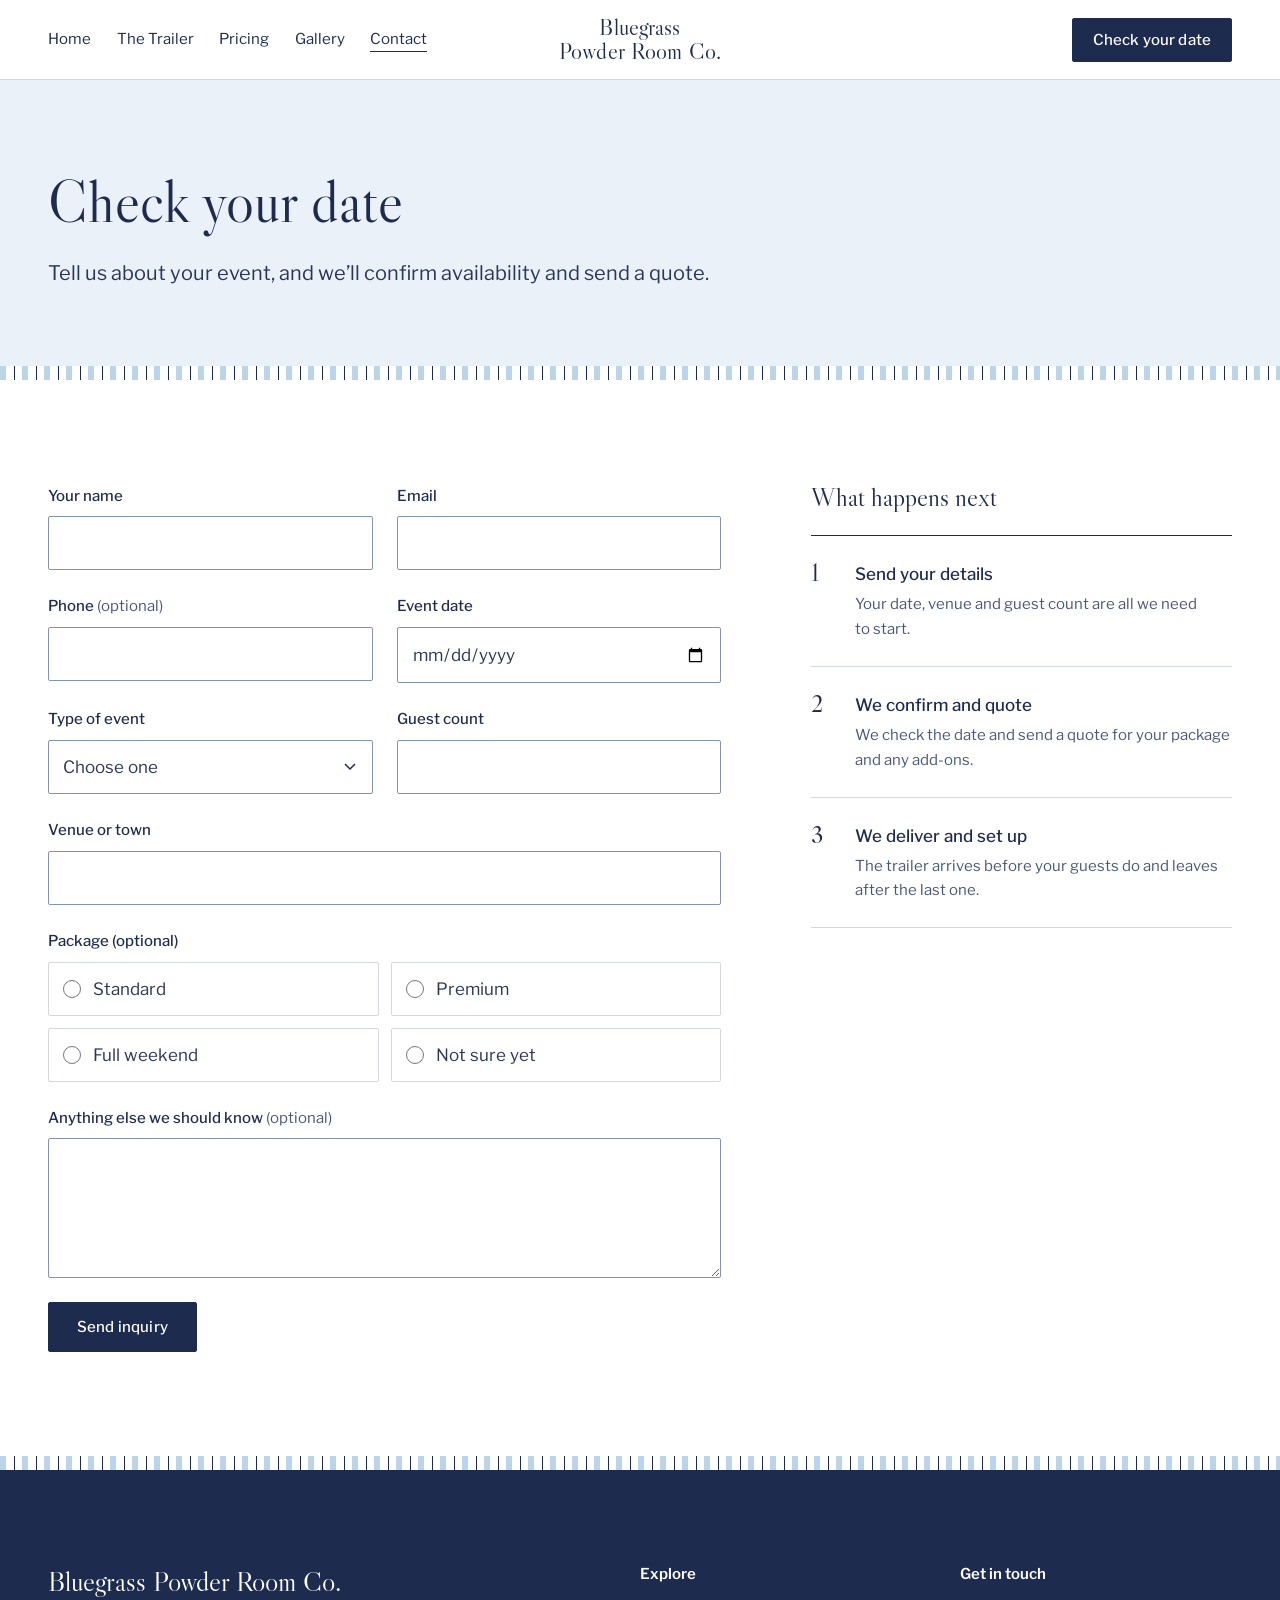
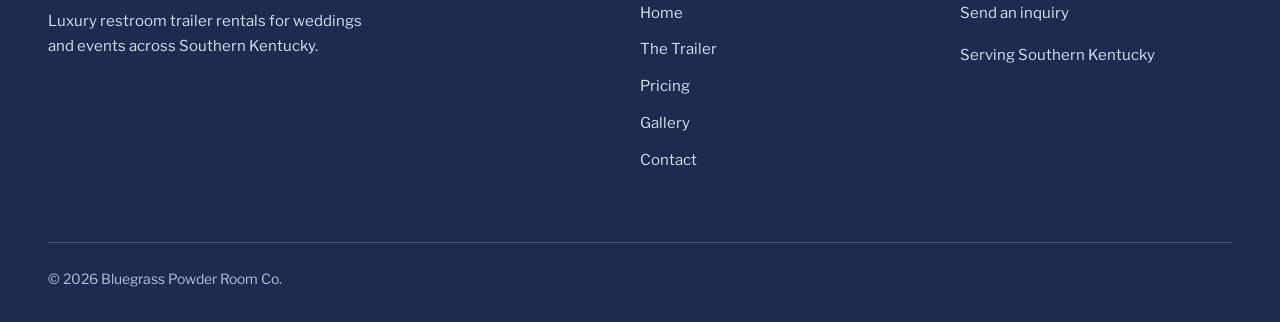
==== contact.html @ cb2ad79f "Add files via upload" ====
<!doctype html>
<html lang="en">
<head>
  <meta charset="utf-8">
  <meta name="viewport" content="width=device-width, initial-scale=1">
  <title>Check Your Date | Bluegrass Powder Room Co.</title>
  <meta name="description" content="Check availability for a luxury restroom trailer at your Southern Kentucky wedding or event. Send your date, venue and guest count.">
  <meta property="og:title" content="Check Your Date | Bluegrass Powder Room Co.">
  <meta property="og:description" content="Check availability for a luxury restroom trailer at your Southern Kentucky wedding or event. Send your date, venue and guest count.">
  <meta property="og:type" content="website">
  <meta name="theme-color" content="#1D2B4F">
  <link rel="icon" href="images/favicon.svg" type="image/svg+xml">
  <link rel="preconnect" href="https://fonts.googleapis.com">
  <link rel="preconnect" href="https://fonts.gstatic.com" crossorigin>
  <link rel="stylesheet" href="https://fonts.googleapis.com/css2?family=Libre+Caslon+Display&family=Libre+Franklin:wght@400;500;600&display=swap">
  <link rel="stylesheet" href="css/styles.css">
  <script>
    /* Enable scroll reveals only when motion is welcome and the browser can run them.
       If site.js hasn't started within 3 seconds, show everything. */
    (function (root) {
      if (window.matchMedia && matchMedia("(prefers-reduced-motion: no-preference)").matches && "IntersectionObserver" in window) {
        root.classList.add("motion-ok");
        setTimeout(function () { if (!window.siteRevealReady) root.classList.remove("motion-ok"); }, 3000);
      }
    })(document.documentElement);
  </script>
  <script src="js/site.js" defer></script>
</head><body>
  <a class="skip-link" href="#main">Skip to content</a>

  <header class="site-header">
    <div class="container site-header__inner">
      <button class="menu-toggle" type="button" aria-expanded="false" aria-controls="site-nav">
        <span class="menu-toggle__icon" aria-hidden="true"><span></span><span></span></span>
        <span class="menu-toggle__label">Menu</span>
      </button>
      <nav class="site-nav" id="site-nav" aria-label="Main">
        <ul class="site-nav__list">
          <li><a class="site-nav__link" href="index.html">Home</a></li>
          <li><a class="site-nav__link" href="trailer.html">The Trailer</a></li>
          <li><a class="site-nav__link" href="pricing.html">Pricing</a></li>
          <li><a class="site-nav__link" href="gallery.html">Gallery</a></li>
          <li><a class="site-nav__link" href="contact.html" aria-current="page">Contact</a></li>
          <li class="site-nav__item--mobile"><a class="btn btn--primary site-nav__cta" href="contact.html">Check your date</a></li>
        </ul>
      </nav>
      <a class="brand" href="index.html" aria-label="Bluegrass Powder Room Co. home">
        <span class="brand__line">Bluegrass</span>
        <span class="brand__line">Powder Room Co.</span>
      </a>
      <a class="btn header-cta" href="contact.html">Check your date</a>
    </div>
  </header>

  <main id="main">
    <section class="page-intro">
      <div class="container">
        <h1>Check your date</h1>
        <p class="lead">Tell us about your event, and we’ll confirm availability and send a quote.</p>
      </div>
    </section>
    <div class="ticking" aria-hidden="true"></div>

    <section class="section">
      <div class="container contact-grid">
        <!-- FORM SETUP: create a free form at formspree.io, then paste its endpoint into data-endpoint
             and action below, e.g. https://formspree.io/f/abcdwxyz. Until then the form validates
             but tells visitors it isn't connected. -->
        <form class="form" data-inquiry-form data-endpoint="" action="" method="post" novalidate aria-labelledby="form-title">
          <h2 id="form-title" class="visually-hidden">Inquiry form</h2>
          <div class="form__row">
              <div class="field">
                <label for="name">Your name</label>
                <input id="name" name="name" type="text" required data-missing="Enter your name." aria-describedby="name-error" autocomplete="name">
                <p class="field__error" id="name-error" hidden></p>
              </div>
              <div class="field">
                <label for="email">Email</label>
                <input id="email" name="email" type="email" required data-missing="Enter your email address." aria-describedby="email-error" autocomplete="email">
                <p class="field__error" id="email-error" hidden></p>
              </div>
          </div>
          <div class="form__row">
              <div class="field">
                <label for="phone">Phone <span class="optional">(optional)</span></label>
                <input id="phone" name="phone" type="tel" aria-describedby="phone-error" autocomplete="tel">
                <p class="field__error" id="phone-error" hidden></p>
              </div>
              <div class="field">
                <label for="event-date">Event date</label>
                <input id="event-date" name="event_date" type="date" required data-missing="Choose your event date." aria-describedby="event-date-error">
                <p class="field__error" id="event-date-error" hidden></p>
              </div>
          </div>
          <div class="form__row">
              <div class="field">
                <label for="event-type">Type of event</label>
                <select id="event-type" name="event_type" required data-missing="Choose a type of event." aria-describedby="event-type-error">
                  <option value="">Choose one</option>
                  <option>Wedding</option>
                  <option>Rehearsal dinner</option>
                  <option>Shower or graduation</option>
                  <option>Derby party</option>
                  <option>Corporate event</option>
                  <option>Church event</option>
                  <option>Family reunion</option>
                  <option>Something else</option>
                </select>
                <p class="field__error" id="event-type-error" hidden></p>
              </div>
              <div class="field">
                <label for="guests">Guest count</label>
                <input id="guests" name="guest_count" type="number" required data-missing="Enter your expected guest count." aria-describedby="guests-error" min="1" inputmode="numeric">
                <p class="field__error" id="guests-error" hidden></p>
              </div>
          </div>
              <div class="field">
                <label for="venue">Venue or town</label>
                <input id="venue" name="venue" type="text" required data-missing="Enter your venue or town." aria-describedby="venue-error">
                <p class="field__error" id="venue-error" hidden></p>
              </div>
          <fieldset class="fieldset">
            <legend>Package <span class="optional">(optional)</span></legend>
            <div class="choices">
              <label class="choice"><input type="radio" name="package" value="standard"> Standard</label>
              <label class="choice"><input type="radio" name="package" value="premium"> Premium</label>
              <label class="choice"><input type="radio" name="package" value="weekend"> Full weekend</label>
              <label class="choice"><input type="radio" name="package" value="unsure"> Not sure yet</label>
            </div>
          </fieldset>
              <div class="field">
                <label for="message">Anything else we should know <span class="optional">(optional)</span></label>
                <textarea id="message" name="message" aria-describedby="message-error"></textarea>
                <p class="field__error" id="message-error" hidden></p>
              </div>
          <input class="honeypot" type="text" name="_gotcha" tabindex="-1" autocomplete="off" aria-hidden="true">
          <div class="form__submit">
            <button class="btn btn--primary" type="submit">Send inquiry</button>
          </div>
          <p class="form-status" role="status" tabindex="-1" hidden></p>
        </form>

        <aside class="next-steps" data-reveal aria-labelledby="next-title">
          <h2 id="next-title">What happens next</h2>
          <ol class="steps">
            <li><div><strong>Send your details</strong><p>Your date, venue and guest count are all we need to start.</p></div></li>
            <li><div><strong>We confirm and quote</strong><p>We check the date and send a quote for your package and any add-ons.</p></div></li>
            <li><div><strong>We deliver and set up</strong><p>The trailer arrives before your guests do and leaves after the last one.</p></div></li>
          </ol>
          <!-- CONTACT DETAILS: once confirmed, add a line here such as
          <p style="margin-top:24px">Prefer to talk? Call <a class="text-link" href="tel:+1XXXXXXXXXX">(XXX) XXX-XXXX</a>.</p> -->
        </aside>
      </div>
    </section>
  </main>

  <div class="ticking" aria-hidden="true"></div>
  <footer class="site-footer">
    <div class="container">
      <div class="site-footer__grid" data-reveal>
        <div>
          <p class="footer-brand">Bluegrass Powder Room Co.</p>
          <p class="footer-tagline">Luxury restroom trailer rentals for weddings and events across Southern Kentucky.</p>
        </div>
        <nav aria-label="Footer">
          <h2 class="footer-heading">Explore</h2>
          <ul class="footer-links">
            <li><a href="index.html">Home</a></li>
            <li><a href="trailer.html">The Trailer</a></li>
            <li><a href="pricing.html">Pricing</a></li>
            <li><a href="gallery.html">Gallery</a></li>
            <li><a href="contact.html">Contact</a></li>
          </ul>
        </nav>
        <div>
          <h2 class="footer-heading">Get in touch</h2>
          <ul class="footer-links">
            <li><a href="contact.html">Send an inquiry</a></li>
            <!-- CONTACT DETAILS: add once confirmed by the owner, for example:
            <li><a href="tel:+1XXXXXXXXXX">(XXX) XXX-XXXX</a></li>
            <li><a href="mailto:name@yourdomain.com">name@yourdomain.com</a></li>
            SOCIAL: add only for profiles that exist, for example:
            <li><a href="https://www.instagram.com/yourhandle">Instagram</a></li>
            -->
          </ul>
          <p class="footer-area">Serving Southern Kentucky</p>
        </div>
      </div>
      <p class="site-footer__base">&copy; 2026 Bluegrass Powder Room Co.</p>
    </div>
  </footer>
</body>
</html>
---- css/styles.css ----
/* ==========================================================================
   Bluegrass Powder Room Co.
   One stylesheet shared by every page.
   ========================================================================== */

/* ---------- Tokens ---------- */
:root {
  /* Brand colors */
  --powder: #BCD4E8;
  --navy: #1D2B4F;
  --navy-deep: #141F3B;
  --mist: #EAF1F8;
  --white: #FFFFFF;
  --ink: #2B3756;
  --muted: #4A5878;
  --on-navy: #D5E1EE;
  --rule: rgba(29, 43, 79, 0.18);
  --error: #A3242F;
  --error-bg: #FBEFF0;

  /* Type */
  --font-display: "Libre Caslon Display", "Libre Caslon Text", Georgia, "Times New Roman", serif;
  --font-body: "Libre Franklin", "Helvetica Neue", Arial, sans-serif;
  --fs-hero: clamp(2.5rem, 1.55rem + 2.7vw, 4.25rem);
  --fs-h1: clamp(2.5rem, 1.9rem + 2.2vw, 3.75rem);
  --fs-h2: clamp(2rem, 1.6rem + 1.6vw, 3rem);
  --fs-h3: clamp(1.375rem, 1.25rem + 0.45vw, 1.625rem);
  --fs-price: clamp(2.5rem, 2.1rem + 1.4vw, 3.25rem);
  --fs-lead: clamp(1.125rem, 1.06rem + 0.3vw, 1.25rem);
  --fs-body: 1.0625rem;
  --fs-small: 0.9375rem;
  --fs-caption: 0.875rem;

  /* Spacing (4px base) */
  --sp-1: 4px;
  --sp-2: 8px;
  --sp-3: 12px;
  --sp-4: 16px;
  --sp-5: 24px;
  --sp-6: 32px;
  --sp-7: 48px;
  --sp-8: 64px;
  --sp-9: 96px;
  --section-y: clamp(64px, 40px + 5vw, 128px);

  /* Layout */
  --container: 1200px;
  --gutter: clamp(16px, 4vw, 48px);
  --header-h: 64px;
  --btn-h: 50px;

  /* Motion */
  --dur-fast: 160ms;
  --dur-base: 280ms;
  --dur-reveal: 640ms;
  --ease-std: cubic-bezier(0.4, 0, 0.2, 1);
  --ease-out: cubic-bezier(0.22, 1, 0.36, 1);
  --rise: 14px;
  --ease: var(--dur-fast) var(--ease-std);
}

@media (min-width: 1024px) {
  :root { --header-h: 80px; }
}

/* ---------- Base ---------- */
*, *::before, *::after { box-sizing: border-box; }

html {
  -webkit-text-size-adjust: 100%;
  scroll-padding-top: calc(var(--header-h) + var(--sp-5));
}

@media (prefers-reduced-motion: no-preference) {
  html { scroll-behavior: smooth; }
}

body {
  margin: 0;
  font-family: var(--font-body);
  font-size: var(--fs-body);
  font-weight: 400;
  line-height: 1.65;
  color: var(--ink);
  background: var(--white);
  -webkit-font-smoothing: antialiased;
  overflow-x: clip;
}

img, svg { display: block; max-width: 100%; }
img { height: auto; }

h1, h2, h3 {
  margin: 0;
  font-family: var(--font-display);
  font-weight: 400;
  line-height: 1.08;
  color: var(--navy);
  text-wrap: balance;
}

p { margin: 0; text-wrap: pretty; }
ul, ol { margin: 0; padding: 0; list-style: none; }
a { color: inherit; }

:focus-visible {
  outline: 2px solid var(--focus, var(--navy));
  outline-offset: 3px;
}

.on-dark { --focus: var(--white); color: var(--white); }
.on-dark h1, .on-dark h2 { color: var(--white); }

.visually-hidden {
  position: absolute !important;
  width: 1px; height: 1px;
  overflow: hidden;
  clip: rect(0 0 0 0);
  white-space: nowrap;
}

.skip-link {
  position: absolute;
  left: var(--gutter);
  top: -100px;
  z-index: 100;
  padding: var(--sp-3) var(--sp-4);
  background: var(--navy);
  color: var(--white);
  font-weight: 500;
  text-decoration: none;
}
.skip-link:focus { top: var(--sp-3); }

/* ---------- Layout ---------- */
.container {
  width: 100%;
  max-width: calc(var(--container) + 2 * var(--gutter));
  margin-inline: auto;
  padding-inline: var(--gutter);
}

.section { padding-block: var(--section-y); }
.section--mist { background: var(--mist); }
.section--flush-top { padding-top: 0; }

.section-head {
  display: grid;
  gap: var(--sp-4);
  margin-bottom: var(--sp-7);
}
.section-head h2 { font-size: var(--fs-h2); max-width: 18ch; }
.section-head p { max-width: 52ch; }

.lead {
  font-size: var(--fs-lead);
  line-height: 1.6;
  max-width: 48ch;
}

.ticking {
  height: 14px;
  background: repeating-linear-gradient(
    90deg,
    var(--powder) 0 6px,
    var(--white) 6px 14px,
    var(--navy) 14px 15px,
    var(--white) 15px 22px
  );
}

/* ---------- Buttons and links ---------- */
.btn {
  display: inline-flex;
  align-items: center;
  justify-content: center;
  min-height: var(--btn-h);
  padding: 0 28px;
  border: 1px solid transparent;
  border-radius: 2px;
  font: 500 var(--fs-small)/1.2 var(--font-body);
  letter-spacing: 0.01em;
  text-align: center;
  text-decoration: none;
  cursor: pointer;
  transition:
    background-color var(--ease),
    color var(--ease),
    border-color var(--ease),
    transform var(--dur-base) var(--ease-out);
}
@media (hover: hover) {
  .btn--primary:hover, .btn--light:hover { transform: translateY(-1px); }
}
.btn:active { transform: translateY(0); transition-duration: 60ms; }
.btn[disabled] { opacity: 0.6; cursor: not-allowed; transform: none; }

.btn--primary { background: var(--navy); color: var(--white); border-color: var(--navy); }
.btn--primary:hover { background: var(--navy-deep); border-color: var(--navy-deep); }

.btn--light { background: var(--powder); color: var(--navy); border-color: var(--powder); }
.btn--light:hover { background: var(--white); border-color: var(--white); }

.btn--outline { background: transparent; color: var(--navy); border-color: currentColor; }
.btn--outline:hover { background: var(--navy); color: var(--white); border-color: var(--navy); }
.on-dark .btn--outline { color: var(--white); }
.on-dark .btn--outline:hover { background: var(--white); color: var(--navy); border-color: var(--white); }

.btn-row { display: flex; flex-wrap: wrap; gap: var(--sp-3); }

.text-link {
  font-weight: 500;
  color: var(--navy);
  text-decoration: none;
  padding-bottom: 3px;
  background: linear-gradient(currentColor, currentColor) 0 100% / 100% 1px no-repeat;
  transition: background-size var(--dur-base) var(--ease-out), color var(--ease);
}
.text-link:hover { background-size: 100% 2px; }

/* Underline that draws in from the left on hover; used by nav and footer links */
.site-nav__link, .footer-links a { position: relative; }
.site-nav__link::after, .footer-links a::after {
  content: "";
  position: absolute;
  left: 0;
  right: 0;
  bottom: var(--underline-y, 10px);
  height: 1px;
  background: currentColor;
  transform: scaleX(0);
  transform-origin: right;
  transition: transform var(--dur-base) var(--ease-out);
}
.site-nav__link:hover::after, .footer-links a:hover::after {
  transform: scaleX(1);
  transform-origin: left;
}
.site-nav__link[aria-current="page"]::after { transform: scaleX(1); }

/* ---------- Header ---------- */
.site-header {
  position: fixed;
  inset: 0 0 auto;
  z-index: 50;
  height: var(--header-h);
  background: var(--white);
  color: var(--navy);
  border-bottom: 1px solid var(--rule);
  transition:
    background-color var(--dur-base) var(--ease-std),
    color var(--dur-base) var(--ease-std),
    border-color var(--dur-base) var(--ease-std);
}

/* Home page: transparent over the hero photo until the visitor scrolls */
.site-header--overlay:not(.is-scrolled):not(.is-open) {
  background: transparent;
  color: var(--white);
  border-bottom-color: transparent;
  --focus: var(--white);
}

.site-header__inner {
  height: 100%;
  display: grid;
  /* Equal side columns keep the brand centered on the viewport */
  grid-template-columns: 1fr auto 1fr;
  align-items: center;
  gap: var(--sp-4);
}

.brand {
  grid-column: 2;
  grid-row: 1;
  display: block;
  text-align: center;
  text-decoration: none;
  font-family: var(--font-display);
  font-size: 1.1875rem;
  line-height: 1.02;
  letter-spacing: 0.005em;
  white-space: nowrap;
}
.brand__line { display: block; }
@media (min-width: 1024px) {
  .brand { font-size: 1.4375rem; }
}

.site-nav { grid-column: 1; grid-row: 1; justify-self: start; }
.site-nav__list { display: flex; align-items: center; gap: clamp(18px, 2vw, 28px); }
.site-nav__link {
  display: inline-flex;
  align-items: center;
  min-height: 44px;
  font-size: var(--fs-small);
  text-decoration: none;
}
.site-nav__item--mobile { display: none; }

.header-cta {
  grid-column: 3;
  grid-row: 1;
  justify-self: end;
  min-height: 44px;
  padding: 0 20px;
  background: var(--navy);
  color: var(--white);
  border-color: var(--navy);
}
.header-cta:hover { background: var(--navy-deep); border-color: var(--navy-deep); }
.header-cta { transition: background-color var(--dur-base) var(--ease-std), color var(--dur-base) var(--ease-std), border-color var(--dur-base) var(--ease-std), transform var(--dur-base) var(--ease-out); }
.site-header--overlay:not(.is-scrolled):not(.is-open) .header-cta {
  background: transparent;
  color: var(--white);
  border-color: rgba(255, 255, 255, 0.85);
}
.site-header--overlay:not(.is-scrolled):not(.is-open) .header-cta:hover {
  background: var(--white);
  color: var(--navy);
}

.menu-toggle { display: none; }

@media (max-width: 1023px) {
  .menu-toggle {
    grid-column: 1;
    grid-row: 1;
    justify-self: start;
    display: inline-flex;
    align-items: center;
    gap: var(--sp-3);
    min-height: 44px;
    min-width: 44px;
    padding: 0 var(--sp-2) 0 0;
    border: 0;
    background: none;
    color: inherit;
    font: 500 var(--fs-small)/1 var(--font-body);
    cursor: pointer;
  }
  .menu-toggle__icon { position: relative; width: 22px; height: 12px; }
  .menu-toggle__icon span {
    position: absolute;
    left: 0;
    width: 100%;
    height: 1.5px;
    background: currentColor;
    transition: transform var(--ease), top var(--ease);
  }
  .menu-toggle__icon span:first-child { top: 0; }
  .menu-toggle__icon span:last-child { top: 10px; }
  .is-open .menu-toggle__icon span:first-child { top: 5px; transform: rotate(45deg); }
  .is-open .menu-toggle__icon span:last-child { top: 5px; transform: rotate(-45deg); }

  .site-nav {
    visibility: hidden;
    opacity: 0;
    transform: translateY(-8px);
    transition:
      opacity var(--dur-fast) var(--ease-std),
      transform var(--dur-fast) var(--ease-std),
      visibility 0s linear var(--dur-fast);
    justify-self: stretch;
    position: absolute;
    top: 100%;
    left: 0;
    right: 0;
    max-height: calc(100vh - var(--header-h));
    max-height: calc(100dvh - var(--header-h));
    overflow-y: auto;
    background: var(--white);
    color: var(--navy);
    border-bottom: 1px solid var(--rule);
    box-shadow: 0 24px 40px -32px rgba(20, 31, 59, 0.45);
  }
  .is-open .site-nav {
    visibility: visible;
    opacity: 1;
    transform: none;
    transition:
      opacity var(--dur-base) var(--ease-out),
      transform var(--dur-base) var(--ease-out),
      visibility 0s;
  }
  .site-nav__list {
    flex-direction: column;
    align-items: stretch;
    gap: 0;
    padding: var(--sp-2) var(--gutter) var(--sp-6);
  }
  .site-nav__item--mobile { display: block; }
  .site-nav__link {
    display: flex;
    min-height: 56px;
    font-size: var(--fs-body);
    border-bottom: 1px solid var(--rule);
  }
  .site-nav__cta { width: 100%; margin-top: var(--sp-5); }
  .site-nav__link::after { display: none; }
  .site-nav__link[aria-current="page"] { text-decoration: underline; text-underline-offset: 6px; text-decoration-thickness: 1px; }
}

@media (max-width: 399px) {
  /* Icon only on the narrowest phones so the brand stays centered; the label remains for screen readers */
  .menu-toggle__label { position: absolute; width: 1px; height: 1px; overflow: hidden; clip: rect(0 0 0 0); white-space: nowrap; }
}

@media (max-width: 559px) {
  .header-cta { display: none; }
  .brand { font-size: 1.0625rem; }
}

/* ---------- Hero (home) ---------- */
.hero {
  position: relative;
  isolation: isolate;
  display: flex;
  align-items: flex-end;
  min-height: 600px;
  height: 92vh;
  height: 92svh;
  max-height: 960px;
  overflow: hidden;
  background: var(--navy);
}

.hero__media { position: absolute; inset: 0; z-index: -2; }
.hero__media img {
  width: 100%;
  height: 100%;
  object-fit: cover;
  object-position: 100% 50%;
}

/* Shade only where the text sits: a soft band under the header and a wash on the left */
.hero::before {
  content: "";
  position: absolute;
  inset: 0;
  z-index: -1;
  background:
    linear-gradient(180deg, rgba(20, 31, 59, 0.42) 0, rgba(20, 31, 59, 0) 180px),
    linear-gradient(90deg, rgba(20, 31, 59, 0.62) 0, rgba(20, 31, 59, 0.38) 30%, rgba(20, 31, 59, 0) 56%),
    linear-gradient(0deg, rgba(20, 31, 59, 0.3) 0, rgba(20, 31, 59, 0) 30%);
}

.hero__content { padding-block: calc(var(--header-h) + var(--sp-8)) clamp(48px, 9vh, 104px); }
.hero__title { font-size: var(--fs-hero); line-height: 1.02; max-width: 11.5ch; }
.hero__text { margin-top: var(--sp-5); font-size: var(--fs-lead); line-height: 1.55; max-width: 34ch; }
.hero .btn-row { margin-top: var(--sp-6); }

@media (max-width: 1023px) {
  .hero__media img { object-position: 80% 50%; }
  .hero::before {
    background:
      linear-gradient(180deg, rgba(20, 31, 59, 0.45) 0, rgba(20, 31, 59, 0) 140px),
      linear-gradient(0deg, rgba(20, 31, 59, 0.82) 0, rgba(20, 31, 59, 0.5) 38%, rgba(20, 31, 59, 0) 66%);
  }
}

@media (max-width: 599px) {
  .hero { height: 100vh; height: 100svh; min-height: 560px; max-height: 860px; }
  .hero__media img { object-position: 74% 50%; }
  .hero__title { max-width: 12ch; }
  .hero .btn-row .btn { flex: 1 1 auto; }
}

/* ---------- Page intro (inner pages) ---------- */
.page-intro {
  padding-top: calc(var(--header-h) + clamp(56px, 7vw, 112px));
  padding-bottom: clamp(48px, 6vw, 88px);
  background: var(--mist);
}
.page-intro h1 { font-size: var(--fs-h1); max-width: 16ch; }
.page-intro .lead { margin-top: var(--sp-5); }

/* ---------- Features ---------- */
.features {
  display: grid;
  grid-template-columns: repeat(4, minmax(0, 1fr));
  gap: var(--sp-7) var(--sp-6);
}
.feature { border-top: 1px solid var(--navy); padding-top: var(--sp-5); }
.feature__icon {
  width: 32px;
  height: 32px;
  margin-bottom: var(--sp-5);
  fill: none;
  stroke: var(--navy);
  stroke-width: 1.5;
  stroke-linecap: round;
  stroke-linejoin: round;
}
.feature__title { font-size: var(--fs-h3); line-height: 1.15; }
.feature__text { margin-top: var(--sp-3); font-size: var(--fs-small); color: var(--muted); max-width: 32ch; }

/* Subgrid keeps icons, titles and descriptions on shared rows even when a title wraps */
@supports (grid-template-rows: subgrid) {
  .feature { display: grid; grid-row: span 3; grid-template-rows: subgrid; row-gap: 0; }
}
@media (max-width: 1023px) {
  .features { grid-template-columns: repeat(2, minmax(0, 1fr)); }
}
@media (max-width: 599px) {
  .features { grid-template-columns: 1fr; gap: var(--sp-6); }
}

/* ---------- Split: image beside navy text ---------- */
.split {
  display: grid;
  grid-template-columns: minmax(0, 1.15fr) minmax(0, 1fr);
  background: var(--navy);
}
.split__media { position: relative; min-height: 560px; background: var(--mist); }
.split__media img {
  position: absolute;
  inset: 0;
  width: 100%;
  height: 100%;
  object-fit: cover;
}
.split__body {
  display: flex;
  flex-direction: column;
  justify-content: center;
  align-items: flex-start;
  padding: var(--section-y) clamp(24px, 6vw, 96px);
}
.split__body h2 { font-size: var(--fs-h2); max-width: 14ch; }
.split__body p { margin-top: var(--sp-5); color: var(--on-navy); max-width: 42ch; }
.split__body .text-link { margin-top: var(--sp-6); color: var(--powder); }

@media (max-width: 859px) {
  .split { grid-template-columns: 1fr; }
  .split__media { min-height: 0; aspect-ratio: 4 / 3; }
  .split__body { padding: var(--sp-8) var(--gutter); }
}

/* ---------- Pricing plans ---------- */
.plans {
  display: grid;
  grid-template-columns: repeat(3, minmax(0, 1fr));
  border-top: 1px solid var(--navy);
}
.plan {
  display: flex;
  flex-direction: column;
  padding: var(--sp-6) var(--sp-6) 0 0;
}
.plan + .plan { padding-left: var(--sp-6); border-left: 1px solid var(--rule); }
.plan__name { font-size: var(--fs-h3); }
.plan__price {
  display: flex;
  align-items: flex-end;
  min-height: calc(var(--fs-price) * 1.05);
  margin-top: var(--sp-4);
  font-family: var(--font-display);
  font-size: var(--fs-price);
  line-height: 1;
  color: var(--navy);
}
.plan__price--quote { font-size: var(--fs-h3); line-height: 1.2; }
.plan__terms { margin-top: var(--sp-2); font-size: var(--fs-small); color: var(--muted); }
.plan__list {
  display: grid;
  gap: var(--sp-2);
  margin-top: var(--sp-5);
  padding-top: var(--sp-5);
  border-top: 1px solid var(--rule);
  font-size: var(--fs-small);
}
.plan__list li { position: relative; padding-left: 22px; }
.plan__list li::before {
  content: "";
  position: absolute;
  left: 0;
  top: 0.8em;
  width: 10px;
  height: 1px;
  background: var(--navy);
}
.plan__cta { margin-top: auto; padding-top: var(--sp-6); }
.plan__cta .btn { width: 100%; }

.plans-note { margin-top: var(--sp-7); display: flex; flex-wrap: wrap; gap: var(--sp-3) var(--sp-6); align-items: baseline; justify-content: space-between; }
.plans-note p { font-size: var(--fs-small); color: var(--muted); max-width: 56ch; }

@media (max-width: 859px) {
  .plans { grid-template-columns: 1fr; }
  .plan { padding: var(--sp-6) 0 var(--sp-7); }
  .plan + .plan { padding-left: 0; border-left: 0; border-top: 1px solid var(--rule); }
  .plan__cta .btn { width: auto; }
}

/* ---------- Events ---------- */
.events {
  display: grid;
  grid-template-columns: minmax(0, 1fr) minmax(0, 1fr);
  gap: var(--sp-8);
  align-items: start;
}
.events h2 { font-size: var(--fs-h2); max-width: 14ch; }
.events p { margin-top: var(--sp-5); max-width: 42ch; }
.event-list { border-top: 1px solid var(--navy); }
.event-list li {
  padding-block: var(--sp-4);
  border-bottom: 1px solid var(--rule);
  font-family: var(--font-display);
  font-size: clamp(1.375rem, 1.2rem + 0.6vw, 1.75rem);
  line-height: 1.2;
  color: var(--navy);
}
@media (max-width: 859px) {
  .events { grid-template-columns: 1fr; gap: var(--sp-7); }
}

/* ---------- Detail list (trailer + pricing pages) ---------- */
.details { border-top: 1px solid var(--navy); }
.detail {
  display: grid;
  grid-template-columns: minmax(0, 1fr) minmax(0, 1.5fr);
  gap: var(--sp-3) var(--sp-7);
  padding-block: var(--sp-7);
  border-bottom: 1px solid var(--rule);
}
.detail h2, .detail h3 { font-size: var(--fs-h3); line-height: 1.15; max-width: 18ch; }
.detail p { max-width: 52ch; }
@media (max-width: 767px) {
  .detail { grid-template-columns: 1fr; padding-block: var(--sp-6); }
}

/* ---------- Wide photo ---------- */
.wide-photo { margin: 0; overflow: hidden; }
.wide-photo img, .gallery-grid img { transition: transform 480ms var(--ease-out); }
.gallery-grid > * { overflow: hidden; }
@media (hover: hover) {
  .wide-photo:hover img, .gallery-grid > *:hover img { transform: scale(1.025); }
}
.wide-photo img {
  width: 100%;
  aspect-ratio: 16 / 8;
  object-fit: cover;
  object-position: 72% 55%;
}
@media (max-width: 767px) {
  .wide-photo img { aspect-ratio: 4 / 3; object-position: 76% 50%; }
}

/* ---------- Gallery ---------- */
.gallery-grid {
  display: grid;
  grid-template-columns: repeat(3, minmax(0, 1fr));
  gap: var(--sp-4);
}
.gallery-grid img { width: 100%; aspect-ratio: 4 / 5; object-fit: cover; }
@media (max-width: 767px) { .gallery-grid { grid-template-columns: repeat(2, minmax(0, 1fr)); } }

.empty-state { display: grid; gap: var(--sp-5); justify-items: start; }
.empty-state h2 { font-size: var(--fs-h2); max-width: 18ch; }
.empty-state p { max-width: 50ch; }

/* ---------- Closing CTA ---------- */
.closer { background: var(--powder); text-align: center; }
.closer h2 { font-size: clamp(2.25rem, 1.6rem + 2.4vw, 3.75rem); margin-inline: auto; max-width: 16ch; }
.closer p { margin: var(--sp-4) auto 0; max-width: 44ch; color: var(--navy); }
.closer .btn { margin-top: var(--sp-6); }

/* ---------- Contact ---------- */
.contact-grid {
  display: grid;
  grid-template-columns: minmax(0, 1.6fr) minmax(0, 1fr);
  gap: clamp(48px, 7vw, 112px);
  align-items: start;
}

.form { display: grid; gap: var(--sp-5); }
.form__row { display: grid; grid-template-columns: repeat(2, minmax(0, 1fr)); gap: var(--sp-5); }
.field { display: grid; gap: var(--sp-2); align-content: start; }
.field label, .fieldset legend { font-size: var(--fs-small); font-weight: 500; color: var(--navy); }
.field .optional { font-weight: 400; color: var(--muted); }

.form input:not([type="radio"]),
.form select,
.form textarea {
  width: 100%;
  min-height: 52px;
  padding: 12px 14px;
  border: 1px solid #8494AF;
  border-radius: 2px;
  background: var(--white);
  color: var(--ink);
  font: inherit;
}
.form select {
  appearance: none;
  padding-right: 40px;
  background-image: url("data:image/svg+xml,%3Csvg xmlns='http://www.w3.org/2000/svg' width='12' height='8' viewBox='0 0 12 8'%3E%3Cpath d='M1 1l5 5 5-5' fill='none' stroke='%231D2B4F' stroke-width='1.5'/%3E%3C/svg%3E");
  background-repeat: no-repeat;
  background-position: right 16px center;
}
.form textarea { min-height: 140px; resize: vertical; }
.form input:not([type="radio"]), .form select, .form textarea { transition: border-color var(--ease), box-shadow var(--ease); }
.form input:not([type="radio"]):hover, .form select:hover, .form textarea:hover { border-color: var(--navy); }
.form [aria-invalid="true"] { border-color: var(--error); box-shadow: inset 0 0 0 1px var(--error); }
.field__error { font-size: var(--fs-caption); color: var(--error); font-weight: 500; }

.fieldset { margin: 0; padding: 0; border: 0; min-width: 0; }
.fieldset legend { padding: 0; margin-bottom: var(--sp-2); }
.choices { display: grid; grid-template-columns: repeat(2, minmax(0, 1fr)); gap: var(--sp-3); }
.choice {
  display: flex;
  align-items: center;
  gap: var(--sp-3);
  min-height: 52px;
  padding: 12px 14px;
  border: 1px solid var(--rule);
  border-radius: 2px;
  cursor: pointer;
  transition: border-color var(--ease), background-color var(--ease);
}
.choice:hover { border-color: var(--navy); }
.choice input { width: 18px; height: 18px; margin: 0; accent-color: var(--navy); flex: none; }
.choice:has(input:checked) { border-color: var(--navy); background: var(--mist); }
.choice:has(input:focus-visible) { outline: 2px solid var(--navy); outline-offset: 2px; }

.honeypot { display: none; }

.form__submit { display: flex; flex-wrap: wrap; align-items: center; gap: var(--sp-4); }

.form-status {
  padding: var(--sp-4) var(--sp-5);
  border-left: 3px solid var(--navy);
  background: var(--mist);
  color: var(--navy);
  font-weight: 500;
}
.form-status { animation: fade-rise var(--dur-base) var(--ease-out); }
.form-status--error { border-left-color: var(--error); background: var(--error-bg); color: var(--error); }
.form-status:focus { outline: none; }

.next-steps h2 { font-size: var(--fs-h3); }
.steps { counter-reset: step; margin-top: var(--sp-5); border-top: 1px solid var(--navy); }
.steps li {
  counter-increment: step;
  display: grid;
  grid-template-columns: 2rem 1fr;
  gap: var(--sp-3);
  padding-block: var(--sp-5);
  border-bottom: 1px solid var(--rule);
}
.steps li::before {
  content: counter(step);
  font-family: var(--font-display);
  font-size: 1.5rem;
  line-height: 1.1;
  color: var(--navy);
}
.steps strong { display: block; color: var(--navy); font-weight: 500; }
.steps p { margin-top: var(--sp-1); font-size: var(--fs-small); color: var(--muted); }

@media (max-width: 859px) {
  .contact-grid { grid-template-columns: 1fr; }
}
@media (max-width: 559px) {
  .form__row, .choices { grid-template-columns: 1fr; }
  .form__submit .btn { width: 100%; }
}

/* ---------- Footer ---------- */
.site-footer {
  padding-block: var(--sp-9) var(--sp-6);
  background: var(--navy);
  color: var(--on-navy);
  font-size: var(--fs-small);
  --focus: var(--white);
}
.site-footer__grid {
  display: grid;
  grid-template-columns: minmax(0, 2fr) minmax(0, 1fr) minmax(0, 1fr);
  gap: var(--sp-7);
}
.footer-brand { font-family: var(--font-display); font-size: 1.75rem; line-height: 1.1; color: var(--white); }
.footer-tagline { margin-top: var(--sp-3); max-width: 34ch; }
.footer-heading {
  margin-bottom: var(--sp-3);
  font-family: var(--font-body);
  font-size: var(--fs-small);
  font-weight: 600;
  color: var(--white);
}
.footer-links a {
  --underline-y: 4px;
  display: inline-block;
  padding-block: 6px;
  text-decoration: none;
}
.footer-area { margin-top: var(--sp-3); }
.site-footer__base {
  margin-top: var(--sp-8);
  padding-top: var(--sp-5);
  border-top: 1px solid rgba(188, 212, 232, 0.25);
  font-size: var(--fs-caption);
  color: #AFC2D8;
}
@media (max-width: 767px) {
  .site-footer { padding-top: var(--sp-8); }
  .site-footer__grid { grid-template-columns: 1fr 1fr; }
  .site-footer__grid > :first-child { grid-column: 1 / -1; }
}

/* ---------- Motion ---------- */
@keyframes fade-rise {
  from { opacity: 0; transform: translateY(var(--rise)); }
  to { opacity: 1; transform: none; }
}

@media (prefers-reduced-motion: no-preference) {
  /* One orchestrated entrance per page: the hero copy, or the inner-page title */
  .hero__title, .hero__text, .hero .btn-row,
  .page-intro h1, .page-intro .lead {
    animation: fade-rise var(--dur-reveal) var(--ease-out) both;
  }
  .hero__title { animation-delay: 120ms; }
  .hero__text { animation-delay: 220ms; }
  .hero .btn-row { animation-delay: 320ms; }
  .page-intro h1 { animation-delay: 60ms; }
  .page-intro .lead { animation-delay: 150ms; }

  /* Crossfade between pages where the browser supports cross-document view transitions */
  @view-transition { navigation: auto; }
  ::view-transition-old(root),
  ::view-transition-new(root) {
    animation-duration: 200ms;
    animation-timing-function: ease;
  }
}

/* Scroll reveals. .motion-ok is only added when JavaScript, IntersectionObserver and
   motion are all available, and is removed again if site.js fails to start, so content
   can never stay hidden. */
.motion-ok [data-reveal] {
  opacity: 0;
  transform: translateY(var(--rise));
}
.motion-ok [data-reveal].is-visible {
  opacity: 1;
  transform: none;
  transition:
    opacity var(--dur-reveal) var(--ease-out) var(--reveal-delay, 0ms),
    transform var(--dur-reveal) var(--ease-out) var(--reveal-delay, 0ms);
}

@media (prefers-reduced-motion: reduce) {
  *, *::before, *::after {
    transition: none !important;
    animation: none !important;
  }
}
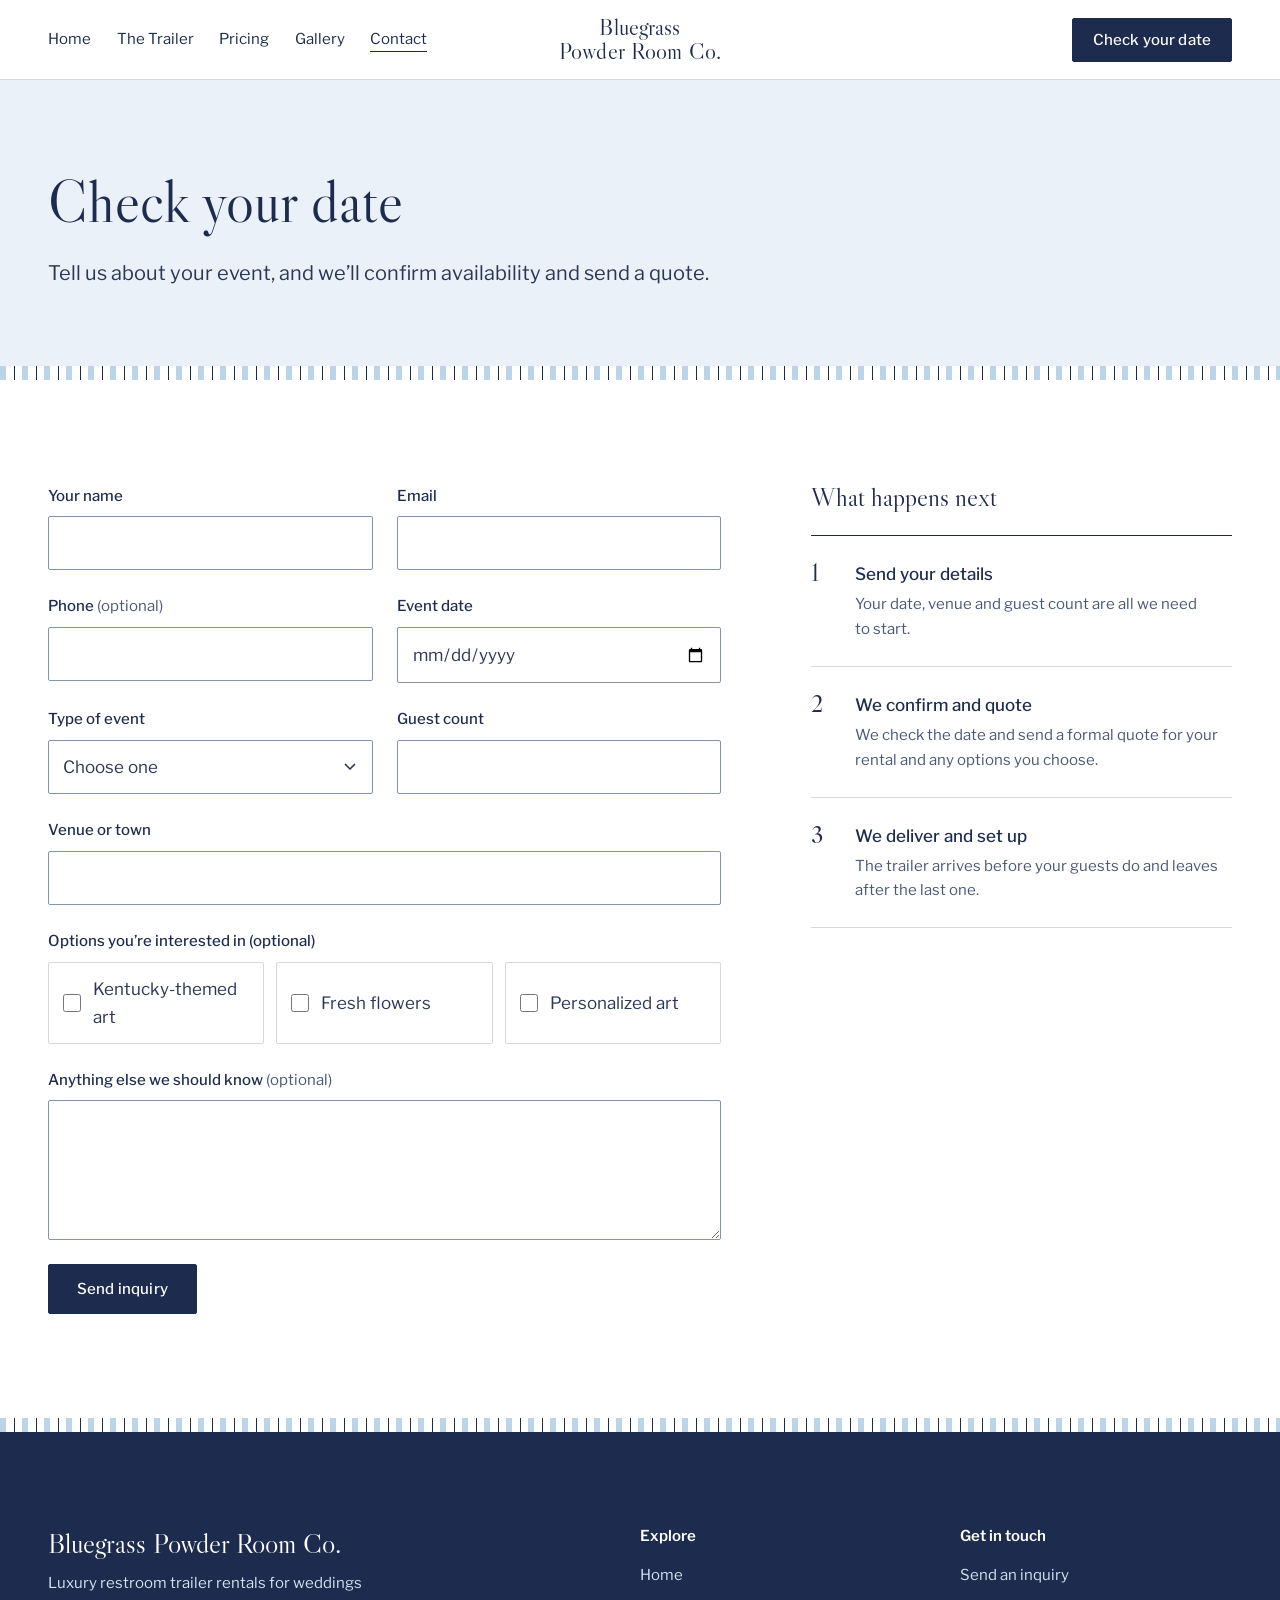
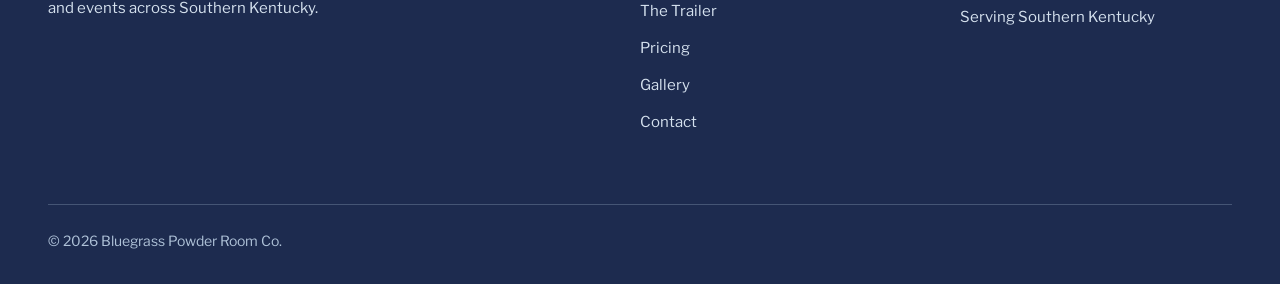
==== commit cf000d82: "Refine site: new hero photos, single starting-price section, mobile polish - Hero uses the new golde" ====
--- a/contact.html
+++ b/contact.html
@@ -120,12 +120,11 @@
                 <p class="field__error" id="venue-error" hidden></p>
               </div>
           <fieldset class="fieldset">
-            <legend>Package <span class="optional">(optional)</span></legend>
-            <div class="choices">
-              <label class="choice"><input type="radio" name="package" value="standard"> Standard</label>
-              <label class="choice"><input type="radio" name="package" value="premium"> Premium</label>
-              <label class="choice"><input type="radio" name="package" value="weekend"> Full weekend</label>
-              <label class="choice"><input type="radio" name="package" value="unsure"> Not sure yet</label>
+            <legend>Options you’re interested in <span class="optional">(optional)</span></legend>
+            <div class="choices choices--three">
+              <label class="choice"><input type="checkbox" name="kentucky_themed_art" value="Yes"> Kentucky-themed art</label>
+              <label class="choice"><input type="checkbox" name="fresh_flowers" value="Yes"> Fresh flowers</label>
+              <label class="choice"><input type="checkbox" name="personalized_art" value="Yes"> Personalized art</label>
             </div>
           </fieldset>
               <div class="field">
@@ -144,7 +143,7 @@
           <h2 id="next-title">What happens next</h2>
           <ol class="steps">
             <li><div><strong>Send your details</strong><p>Your date, venue and guest count are all we need to start.</p></div></li>
-            <li><div><strong>We confirm and quote</strong><p>We check the date and send a quote for your package and any add-ons.</p></div></li>
+            <li><div><strong>We confirm and quote</strong><p>We check the date and send a formal quote for your rental and any options you choose.</p></div></li>
             <li><div><strong>We deliver and set up</strong><p>The trailer arrives before your guests do and leaves after the last one.</p></div></li>
           </ol>
           <!-- CONTACT DETAILS: once confirmed, add a line here such as
--- a/css/styles.css
+++ b/css/styles.css
@@ -45,7 +45,7 @@
 
   /* Layout */
   --container: 1200px;
-  --gutter: clamp(16px, 4vw, 48px);
+  --gutter: clamp(20px, 4vw, 48px);
   --header-h: 64px;
   --btn-h: 50px;
 
@@ -88,6 +88,7 @@
 }
 
 img, svg { display: block; max-width: 100%; }
+picture { display: block; }
 img { height: auto; }
 
 h1, h2, h3 {
@@ -426,6 +427,7 @@
 }
 
 .hero__media { position: absolute; inset: 0; z-index: -2; }
+.hero__media picture { height: 100%; }
 .hero__media img {
   width: 100%;
   height: 100%;
@@ -441,7 +443,7 @@
   z-index: -1;
   background:
     linear-gradient(180deg, rgba(20, 31, 59, 0.42) 0, rgba(20, 31, 59, 0) 180px),
-    linear-gradient(90deg, rgba(20, 31, 59, 0.62) 0, rgba(20, 31, 59, 0.38) 30%, rgba(20, 31, 59, 0) 56%),
+    linear-gradient(90deg, rgba(20, 31, 59, 0.66) 0, rgba(20, 31, 59, 0.52) 36%, rgba(20, 31, 59, 0) 60%),
     linear-gradient(0deg, rgba(20, 31, 59, 0.3) 0, rgba(20, 31, 59, 0) 30%);
 }
 
@@ -459,11 +461,38 @@
   }
 }
 
+/* Small laptops: the photo crops in far enough that the headline meets the trailer,
+   so the wash on the left is deeper and the headline a step smaller */
+@media (min-width: 860px) and (max-width: 1279px) and (orientation: landscape) {
+  .hero::before {
+    background:
+      linear-gradient(180deg, rgba(20, 31, 59, 0.42) 0, rgba(20, 31, 59, 0) 180px),
+      linear-gradient(90deg, rgba(20, 31, 59, 0.84) 0, rgba(20, 31, 59, 0.7) 40%, rgba(20, 31, 59, 0) 68%),
+      linear-gradient(0deg, rgba(20, 31, 59, 0.3) 0, rgba(20, 31, 59, 0) 30%);
+  }
+  .hero__title { font-size: clamp(2.5rem, 1rem + 3vw, 3.25rem); }
+}
+
+/* Tablet and phone: the portrait photo sits on top and the copy follows on navy.
+   The hero <picture> in index.html switches photos on this same query. */
+@media (max-width: 859px), (orientation: portrait) and (max-width: 1279px) {
+  .hero { display: block; height: auto; min-height: 0; max-height: none; }
+  .hero__media { position: relative; inset: auto; aspect-ratio: 4 / 5; max-height: 62svh; width: 100%; }
+  .hero__media img { object-position: 50% 80%; }
+  .hero::before { background: linear-gradient(180deg, rgba(20, 31, 59, 0.5) 0, rgba(20, 31, 59, 0) 140px); }
+  .hero__content { padding-block: var(--sp-7) var(--sp-8); }
+}
 @media (max-width: 599px) {
-  .hero { height: 100vh; height: 100svh; min-height: 560px; max-height: 860px; }
-  .hero__media img { object-position: 74% 50%; }
+  .hero__media { max-height: 54svh; }
   .hero__title { max-width: 12ch; }
-  .hero .btn-row .btn { flex: 1 1 auto; }
+  .hero__content { padding-block: var(--sp-6) var(--sp-7); }
+  .hero__text { margin-top: var(--sp-4); }
+  .hero .btn-row { margin-top: var(--sp-5); }
+  .hero .btn-row .btn { flex: 1 1 auto; padding-inline: var(--sp-4); }
+}
+/* Short phones: a shorter photo keeps both buttons above the fold */
+@media (max-width: 599px) and (max-height: 720px) {
+  .hero__media { max-height: 46svh; }
 }
 
 /* ---------- Page intro (inner pages) ---------- */
@@ -493,7 +522,7 @@
   stroke-linejoin: round;
 }
 .feature__title { font-size: var(--fs-h3); line-height: 1.15; }
-.feature__text { margin-top: var(--sp-3); font-size: var(--fs-small); color: var(--muted); max-width: 32ch; }
+.feature__text { margin-top: var(--sp-3); font-size: 1rem; color: var(--muted); max-width: 32ch; }
 
 /* Subgrid keeps icons, titles and descriptions on shared rows even when a title wraps */
 @supports (grid-template-rows: subgrid) {
@@ -537,60 +566,50 @@
   .split__body { padding: var(--sp-8) var(--gutter); }
 }
 
-/* ---------- Pricing plans ---------- */
-.plans {
-  display: grid;
-  grid-template-columns: repeat(3, minmax(0, 1fr));
-  border-top: 1px solid var(--navy);
-}
-.plan {
-  display: flex;
-  flex-direction: column;
-  padding: var(--sp-6) var(--sp-6) 0 0;
-}
-.plan + .plan { padding-left: var(--sp-6); border-left: 1px solid var(--rule); }
-.plan__name { font-size: var(--fs-h3); }
-.plan__price {
-  display: flex;
-  align-items: flex-end;
-  min-height: calc(var(--fs-price) * 1.05);
-  margin-top: var(--sp-4);
+/* ---------- Rental pricing and options ---------- */
+.rental {
+  display: grid;
+  grid-template-columns: minmax(0, 1fr) minmax(0, 1.2fr);
+  grid-template-areas: "intro options" "cta options";
+  grid-template-rows: auto 1fr;
+  gap: 0 var(--sp-9);
+}
+.rental__intro { grid-area: intro; }
+.rental__intro h2 { font-size: var(--fs-h2); max-width: 13ch; }
+.rental__price {
+  display: grid;
+  gap: var(--sp-2);
+  margin-top: var(--sp-6);
+}
+.rental__price-label { font-size: var(--fs-small); font-weight: 500; color: var(--muted); }
+.rental__price-amount {
   font-family: var(--font-display);
-  font-size: var(--fs-price);
-  line-height: 1;
+  font-size: clamp(3.5rem, 2.5rem + 3.4vw, 5.75rem);
+  line-height: 0.95;
   color: var(--navy);
 }
-.plan__price--quote { font-size: var(--fs-h3); line-height: 1.2; }
-.plan__terms { margin-top: var(--sp-2); font-size: var(--fs-small); color: var(--muted); }
-.plan__list {
-  display: grid;
-  gap: var(--sp-2);
-  margin-top: var(--sp-5);
-  padding-top: var(--sp-5);
-  border-top: 1px solid var(--rule);
-  font-size: var(--fs-small);
-}
-.plan__list li { position: relative; padding-left: 22px; }
-.plan__list li::before {
-  content: "";
-  position: absolute;
-  left: 0;
-  top: 0.8em;
-  width: 10px;
-  height: 1px;
-  background: var(--navy);
-}
-.plan__cta { margin-top: auto; padding-top: var(--sp-6); }
-.plan__cta .btn { width: 100%; }
-
-.plans-note { margin-top: var(--sp-7); display: flex; flex-wrap: wrap; gap: var(--sp-3) var(--sp-6); align-items: baseline; justify-content: space-between; }
-.plans-note p { font-size: var(--fs-small); color: var(--muted); max-width: 56ch; }
+.rental__text { margin-top: var(--sp-5); max-width: 40ch; }
+.rental__cta { grid-area: cta; margin-top: var(--sp-6); }
+.rental__options { grid-area: options; border-top: 1px solid var(--navy); }
+.rental-option {
+  display: grid;
+  grid-template-columns: minmax(0, 0.9fr) minmax(0, 1.1fr);
+  gap: var(--sp-2) var(--sp-6);
+  align-items: baseline;
+  padding-block: var(--sp-6);
+  border-bottom: 1px solid var(--rule);
+}
+.rental-option__name { font-size: var(--fs-h3); line-height: 1.15; }
+.rental__more { margin-top: var(--sp-5); font-family: var(--font-display); font-size: var(--fs-lead); color: var(--navy); }
 
 @media (max-width: 859px) {
-  .plans { grid-template-columns: 1fr; }
-  .plan { padding: var(--sp-6) 0 var(--sp-7); }
-  .plan + .plan { padding-left: 0; border-left: 0; border-top: 1px solid var(--rule); }
-  .plan__cta .btn { width: auto; }
+  .rental { grid-template-columns: minmax(0, 1fr); grid-template-areas: "intro" "options" "cta"; grid-template-rows: none; }
+  .rental__options { margin-top: var(--sp-7); }
+  .rental__cta { margin-top: var(--sp-7); }
+}
+@media (max-width: 559px) {
+  .rental-option { grid-template-columns: minmax(0, 1fr); padding-block: var(--sp-5); }
+  .rental__cta .btn { width: 100%; }
 }
 
 /* ---------- Events ---------- */
@@ -680,7 +699,7 @@
 .field label, .fieldset legend { font-size: var(--fs-small); font-weight: 500; color: var(--navy); }
 .field .optional { font-weight: 400; color: var(--muted); }
 
-.form input:not([type="radio"]),
+.form input:not([type="radio"]):not([type="checkbox"]),
 .form select,
 .form textarea {
   width: 100%;
@@ -700,14 +719,15 @@
   background-position: right 16px center;
 }
 .form textarea { min-height: 140px; resize: vertical; }
-.form input:not([type="radio"]), .form select, .form textarea { transition: border-color var(--ease), box-shadow var(--ease); }
-.form input:not([type="radio"]):hover, .form select:hover, .form textarea:hover { border-color: var(--navy); }
+.form input:not([type="radio"]):not([type="checkbox"]), .form select, .form textarea { transition: border-color var(--ease), box-shadow var(--ease); }
+.form input:not([type="radio"]):not([type="checkbox"]):hover, .form select:hover, .form textarea:hover { border-color: var(--navy); }
 .form [aria-invalid="true"] { border-color: var(--error); box-shadow: inset 0 0 0 1px var(--error); }
 .field__error { font-size: var(--fs-caption); color: var(--error); font-weight: 500; }
 
 .fieldset { margin: 0; padding: 0; border: 0; min-width: 0; }
 .fieldset legend { padding: 0; margin-bottom: var(--sp-2); }
 .choices { display: grid; grid-template-columns: repeat(2, minmax(0, 1fr)); gap: var(--sp-3); }
+.choices--three { grid-template-columns: repeat(3, minmax(0, 1fr)); }
 .choice {
   display: flex;
   align-items: center;
